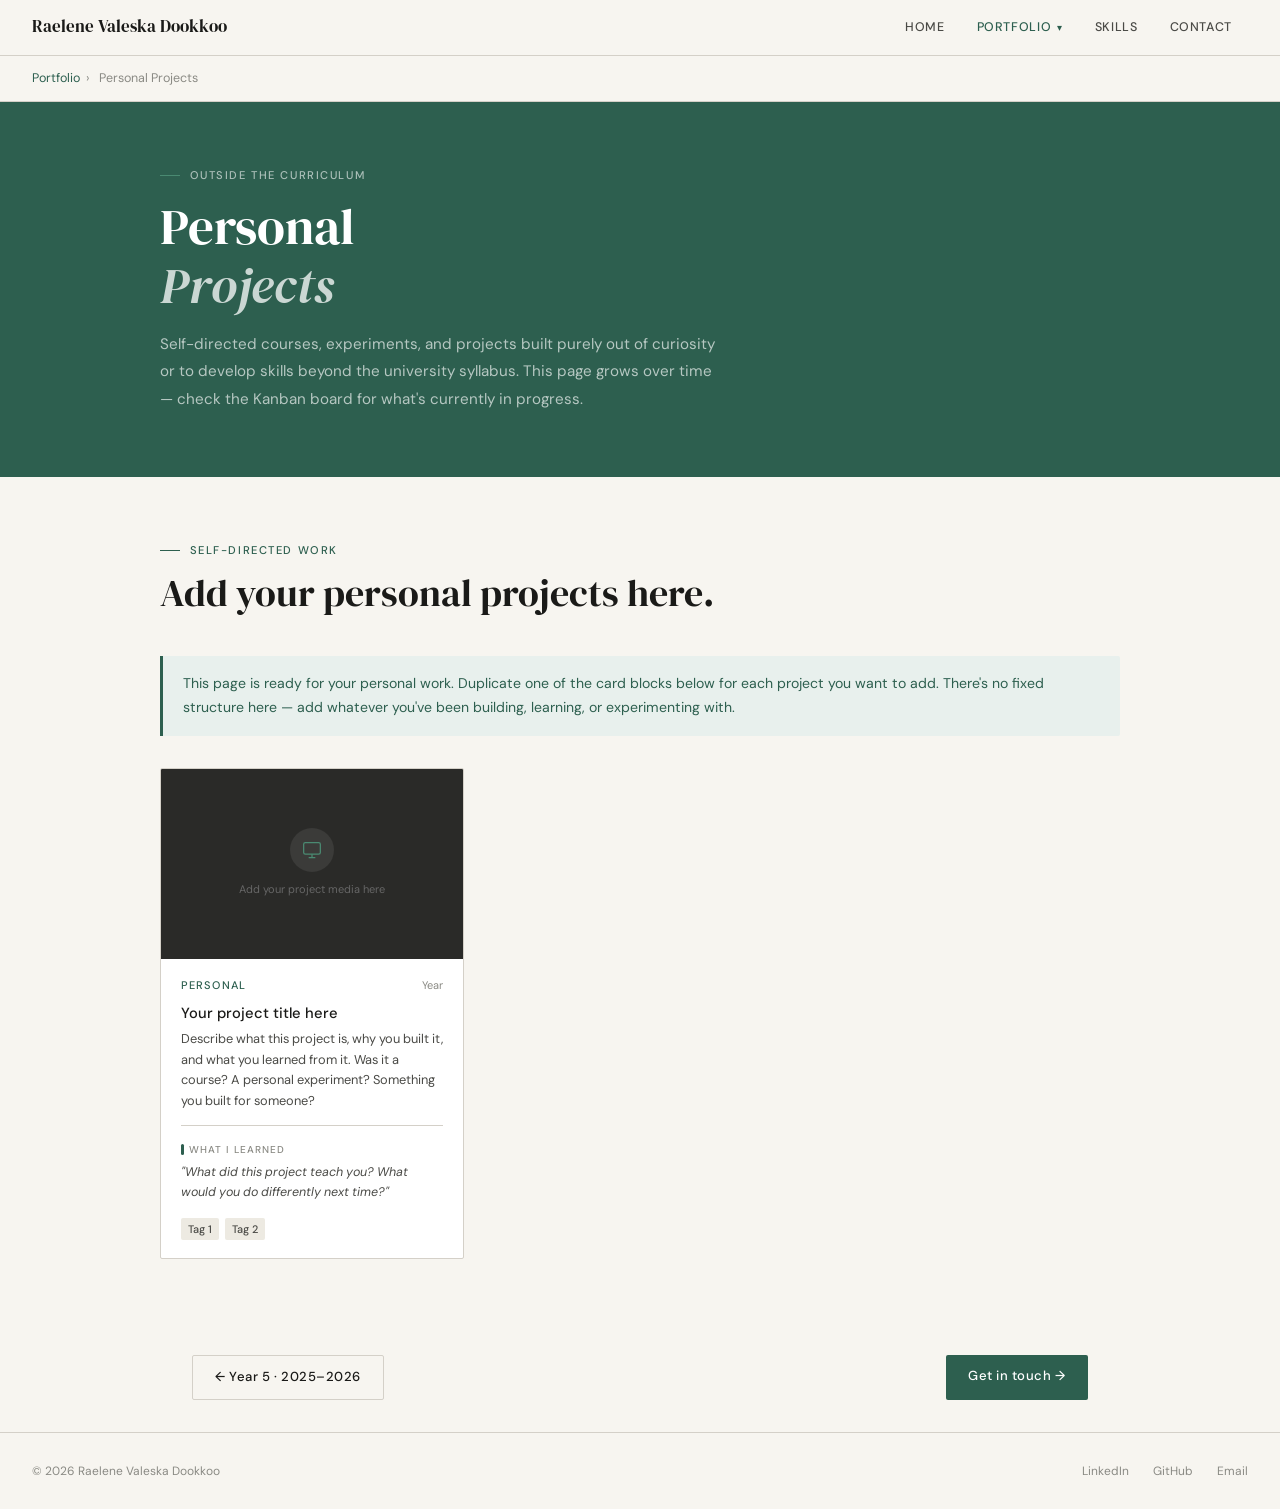
==== personal.html @ bba1def1 "Uploaded files for personal website - rough" ====
<!DOCTYPE html>
<html lang="en">
<head>
  <meta charset="UTF-8" />
  <meta name="viewport" content="width=device-width, initial-scale=1.0" />
  <title>Personal Projects — Raelene Valeska Dookkoo</title>
  <link rel="stylesheet" href="style.css" />
</head>
<body>
  <nav>
    <a href="index.html" class="nav-name">Raelene Valeska Dookkoo</a>
    <ul class="nav-links">
      <li><a href="index.html">Home</a></li>
      <li class="nav-dropdown">
        <a class="nav-dropdown-toggle active">Portfolio</a>
        <div class="nav-dropdown-menu">
          <a href="year1.html"><span class="menu-year">Year 1 · 2021</span><span class="menu-sub">Foundations</span></a>
          <a href="year2.html"><span class="menu-year">Year 2 · 2022</span><span class="menu-sub">Creative &amp; Technical</span></a>
          <a href="year3.html"><span class="menu-year">Year 3 · 2023</span><span class="menu-sub">Design &amp; Community</span></a>
          <a href="year4.html"><span class="menu-year">Year 4 · 2024</span><span class="menu-sub">Informatics Transition</span></a>
          <a href="year5.html"><span class="menu-year">Year 5 · 2025–2026</span><span class="menu-sub">Final Year</span></a>
          <a href="personal.html"><span class="menu-year">Personal Projects</span><span class="menu-sub">Ongoing</span></a>
        </div>
      </li>
      <li><a href="index.html#skills">Skills</a></li>
      <li><a href="index.html#contact">Contact</a></li>
    </ul>
  </nav>

  <div class="breadcrumb"><a href="index.html">Portfolio</a><span>›</span> Personal Projects</div>

  <div class="year-banner" style="background:var(--accent);">
    <div class="year-banner-inner">
      <div class="year-banner-eyebrow" style="color:rgba(255,255,255,0.6);">Outside the curriculum</div>
      <h1 style="color:white;">Personal<br><em style="color:rgba(255,255,255,0.75);">Projects</em></h1>
      <p class="year-banner-desc" style="color:rgba(255,255,255,0.65);">Self-directed courses, experiments, and projects built purely out of curiosity or to develop skills beyond the university syllabus. This page grows over time — check the Kanban board for what's currently in progress.</p>
    </div>
  </div>

  <section>
    <div class="section-inner">
      <div class="section-label">Self-directed work</div>
      <h2 class="section-title">Add your personal projects here.</h2>

      <div style="background:var(--accent-light);border-left:3px solid var(--accent);padding:1rem 1.25rem;margin-bottom:2rem;font-size:0.88rem;color:var(--accent);border-radius:0 2px 2px 0;">
        This page is ready for your personal work. Duplicate one of the card blocks below for each project you want to add. There's no fixed structure here — add whatever you've been building, learning, or experimenting with.
      </div>

      <div class="projects-grid">

        <!-- ==========================================
             PERSONAL PROJECT TEMPLATE
             Duplicate this block for each project
             ========================================== -->
        <div class="project-card">
          <div class="card-media dark-bg" onclick="openLightbox('assets/videos/project1-demo.mp4', 'Project Title', 'Personal project · Year', true)">
            <!-- VIDEO: <video src="assets/videos/project1-demo.mp4" muted loop playsinline></video> -->
            <!-- IMAGE: <img src="assets/images/project1-screenshot.jpg" alt="Project name"> -->
            <div class="media-placeholder">
              <div class="media-placeholder-icon"><svg width="20" height="20" viewBox="0 0 24 24" fill="none" stroke="#4a8a72" stroke-width="1.5"><rect x="2" y="3" width="20" height="14" rx="2"/><path d="M8 21h8M12 17v4"/></svg></div>
              <div class="media-placeholder-label" style="color:#666;">Add your project media here</div>
            </div>
            <div class="media-overlay">
              <button class="overlay-btn">▶ View project</button>
              <!-- <a href="LIVE_URL" target="_blank" class="overlay-btn ghost" onclick="event.stopPropagation()">↗ Live site</a> -->
            </div>
          </div>
          <div class="card-body">
            <div class="card-top">
              <span class="card-code">Personal</span>
              <span style="font-size:11px;color:var(--ink-muted);">Year</span>
            </div>
            <!-- Replace with your project title -->
            <div class="card-title">Your project title here</div>
            <!-- Describe what you built and why -->
            <div class="card-desc">Describe what this project is, why you built it, and what you learned from it. Was it a course? A personal experiment? Something you built for someone?</div>
            <hr class="card-divider">
            <div class="reflect-label">What I learned</div>
            <!-- For personal projects, "what I'd improve" can become "what I learned" -->
            <div class="reflect-text">"What did this project teach you? What would you do differently next time?"</div>
            <div class="card-footer">
              <!-- Add relevant skill tags -->
              <span class="tag">Tag 1</span>
              <span class="tag">Tag 2</span>
            </div>
          </div>
        </div>

        <!-- Add more project cards here by duplicating the block above -->

      </div>
    </div>
  </section>

  <div style="display:flex;justify-content:space-between;padding:2rem;max-width:960px;margin:0 auto;">
    <a href="year5.html" class="btn btn-secondary">← Year 5 · 2025–2026</a>
    <a href="index.html#contact" class="btn btn-primary">Get in touch →</a>
  </div>

  <div class="lightbox-overlay" id="lightbox" onclick="closeLightbox()">
    <div class="lightbox-box" onclick="event.stopPropagation()">
      <button class="lightbox-close" onclick="closeLightbox()">✕</button>
      <div id="lightbox-media-wrap"></div>
      <div class="lightbox-info"><h3 id="lightbox-title"></h3><p id="lightbox-subtitle"></p></div>
    </div>
  </div>

  <footer>
    <span>© 2026 Raelene Valeska Dookkoo</span>
    <div class="footer-links">
      <a href="https://linkedin.com/in/raelene-dookkoo" target="_blank">LinkedIn</a>
      <a href="https://github.com/RaeleneV" target="_blank">GitHub</a>
      <a href="mailto:raelenevdookkoo@gmail.com">Email</a>
    </div>
  </footer>
  <script src="scripts.js"></script>
</body>
</html>
---- style.css ----
/* ============================================
   RAELENE VALESKA DOOKKOO — PORTFOLIO STYLES
   RaeleneV.github.io
   ============================================ */

@import url('https://fonts.googleapis.com/css2?family=DM+Sans:wght@300;400;500&family=DM+Serif+Display&display=swap');

*, *::before, *::after { box-sizing: border-box; margin: 0; padding: 0; }

:root {
  --ink: #1a1a18;
  --ink-mid: #4a4a46;
  --ink-muted: #8a8a84;
  --paper: #f7f5f0;
  --paper-warm: #edeae2;
  --accent: #2d5f4f;
  --accent-light: #e8f0ed;
  --accent-mid: #4a8a72;
  --rule: #d4d0c8;
  --white: #ffffff;
  --dark: #1a1a18;
  --dark-surface: #222220;
}

html { scroll-behavior: smooth; }

body {
  font-family: 'DM Sans', sans-serif;
  background: var(--paper);
  color: var(--ink);
  font-size: 16px;
  line-height: 1.7;
}

/* ---- NAV ---- */
nav {
  position: sticky;
  top: 0;
  background: var(--paper);
  border-bottom: 1px solid var(--rule);
  z-index: 100;
  padding: 0 2rem;
  display: flex;
  justify-content: space-between;
  align-items: center;
  height: 56px;
}
.nav-name {
  font-family: 'DM Serif Display', serif;
  font-size: 1.05rem;
  color: var(--ink);
  text-decoration: none;
}
.nav-links {
  display: flex;
  gap: 0;
  list-style: none;
  align-items: center;
}
.nav-links li { position: relative; }
.nav-links a {
  font-size: 0.78rem;
  color: var(--ink-mid);
  text-decoration: none;
  letter-spacing: 0.05em;
  text-transform: uppercase;
  font-weight: 500;
  padding: 0 1rem;
  height: 56px;
  display: flex;
  align-items: center;
  transition: color 0.2s;
}
.nav-links a:hover { color: var(--accent); }
.nav-links a.active { color: var(--accent); }

/* Dropdown */
.nav-dropdown { position: relative; }
.nav-dropdown-toggle { cursor: pointer; gap: 4px; }
.nav-dropdown-toggle::after {
  content: '▾';
  font-size: 10px;
  margin-left: 2px;
}
.nav-dropdown-menu {
  display: none;
  position: absolute;
  top: 56px;
  left: 0;
  background: var(--white);
  border: 1px solid var(--rule);
  border-top: 2px solid var(--accent);
  min-width: 240px;
  z-index: 200;
}
.nav-dropdown:hover .nav-dropdown-menu { display: block; }
.nav-dropdown-menu a {
  display: block;
  height: auto;
  padding: 0.6rem 1.25rem;
  font-size: 0.78rem;
  color: var(--ink-mid);
  text-decoration: none;
  letter-spacing: 0.03em;
  text-transform: none;
  border-bottom: 1px solid var(--rule);
  transition: background 0.15s;
}
.nav-dropdown-menu a:last-child { border-bottom: none; }
.nav-dropdown-menu a:hover { background: var(--paper-warm); color: var(--accent); }
.nav-dropdown-menu .menu-year { font-weight: 500; color: var(--ink); }
.nav-dropdown-menu .menu-sub { font-size: 0.72rem; color: var(--ink-muted); display: block; margin-top: 1px; }

/* ---- SECTION BASICS ---- */
section { padding: 4rem 2rem; }
.section-inner { max-width: 960px; margin: 0 auto; }
.section-alt { background: var(--paper-warm); }
.section-dark { background: var(--dark); color: var(--paper); }

.section-label {
  font-size: 0.7rem;
  letter-spacing: 0.14em;
  text-transform: uppercase;
  color: var(--accent);
  font-weight: 500;
  margin-bottom: 0.6rem;
  display: flex;
  align-items: center;
  gap: 0.6rem;
}
.section-label::before {
  content: '';
  display: inline-block;
  width: 20px;
  height: 1px;
  background: var(--accent);
}
.section-dark .section-label { color: var(--accent-mid); }
.section-dark .section-label::before { background: var(--accent-mid); }

.section-title {
  font-family: 'DM Serif Display', serif;
  font-size: clamp(1.6rem, 3vw, 2.4rem);
  font-weight: 400;
  line-height: 1.2;
  margin-bottom: 2.5rem;
  color: var(--ink);
}
.section-dark .section-title { color: var(--paper); }

/* ---- BUTTONS ---- */
.btn {
  display: inline-block;
  padding: 0.65rem 1.4rem;
  font-size: 0.82rem;
  font-family: 'DM Sans', sans-serif;
  font-weight: 500;
  letter-spacing: 0.04em;
  text-decoration: none;
  border-radius: 2px;
  transition: all 0.2s;
  cursor: pointer;
  border: none;
}
.btn-primary { background: var(--accent); color: var(--white); }
.btn-primary:hover { background: #234d3f; }
.btn-secondary { background: transparent; color: var(--ink); border: 1px solid var(--rule); }
.btn-secondary:hover { border-color: var(--ink-mid); }

/* ---- PROJECT CARDS ---- */
.projects-grid {
  display: grid;
  grid-template-columns: repeat(auto-fill, minmax(280px, 1fr));
  gap: 1.5rem;
}

.project-card {
  background: var(--white);
  border: 1px solid var(--rule);
  border-radius: 2px;
  overflow: hidden;
  transition: border-color 0.2s, transform 0.2s;
  display: flex;
  flex-direction: column;
}
.project-card:hover { border-color: var(--accent-mid); transform: translateY(-2px); }

/* Media area */
.card-media {
  position: relative;
  background: var(--paper-warm);
  height: 190px;
  overflow: hidden;
  cursor: pointer;
}
.card-media.dark-bg { background: #2a2a28; }

.media-placeholder {
  width: 100%;
  height: 100%;
  display: flex;
  flex-direction: column;
  align-items: center;
  justify-content: center;
  gap: 8px;
}
.media-placeholder-icon {
  width: 44px;
  height: 44px;
  border-radius: 50%;
  background: var(--accent-light);
  display: flex;
  align-items: center;
  justify-content: center;
}
.dark-bg .media-placeholder-icon { background: rgba(255,255,255,0.08); }
.media-placeholder-label { font-size: 11px; color: var(--ink-muted); }
.dark-bg .media-placeholder-label { color: #666; }

/* Actual media elements */
.card-media img {
  width: 100%;
  height: 100%;
  object-fit: cover;
  display: block;
}
.card-media video {
  width: 100%;
  height: 100%;
  object-fit: cover;
  display: block;
}

/* Hover overlay */
.media-overlay {
  position: absolute;
  inset: 0;
  background: rgba(26,26,24,0);
  display: flex;
  align-items: center;
  justify-content: center;
  gap: 8px;
  opacity: 0;
  transition: all 0.2s;
}
.card-media:hover .media-overlay {
  background: rgba(26,26,24,0.6);
  opacity: 1;
}
.overlay-btn {
  background: var(--white);
  color: var(--ink);
  border: none;
  border-radius: 2px;
  padding: 6px 12px;
  font-size: 11px;
  font-weight: 500;
  cursor: pointer;
  font-family: 'DM Sans', sans-serif;
  text-decoration: none;
  display: inline-flex;
  align-items: center;
  gap: 4px;
}
.overlay-btn.ghost {
  background: transparent;
  color: var(--white);
  border: 1px solid rgba(255,255,255,0.5);
}

/* Card body */
.card-body { padding: 1.1rem 1.25rem; flex: 1; display: flex; flex-direction: column; }
.card-top {
  display: flex;
  justify-content: space-between;
  align-items: flex-start;
  margin-bottom: 0.5rem;
}
.card-code {
  font-size: 11px;
  letter-spacing: 0.1em;
  text-transform: uppercase;
  color: var(--accent);
  font-weight: 500;
}
.card-result {
  font-size: 11px;
  font-weight: 500;
  color: var(--accent);
  background: var(--accent-light);
  padding: 2px 8px;
  border-radius: 2px;
  white-space: nowrap;
}
.card-result.distinction { background: #fef3e2; color: #92400e; }
.card-title {
  font-size: 0.92rem;
  font-weight: 500;
  color: var(--ink);
  margin-bottom: 0.35rem;
  line-height: 1.4;
}
.card-desc {
  font-size: 0.8rem;
  color: var(--ink-mid);
  line-height: 1.6;
  flex: 1;
}
.card-divider { border: none; border-top: 1px solid var(--rule); margin: 0.9rem 0; }

.reflect-label {
  font-size: 10px;
  letter-spacing: 0.1em;
  text-transform: uppercase;
  color: var(--ink-muted);
  font-weight: 500;
  margin-bottom: 0.35rem;
  display: flex;
  align-items: center;
  gap: 5px;
}
.reflect-label::before {
  content: '';
  display: inline-block;
  width: 3px;
  height: 11px;
  background: var(--accent);
  border-radius: 2px;
}
.reflect-text {
  font-size: 0.78rem;
  color: var(--ink-mid);
  line-height: 1.6;
  font-style: italic;
}

.card-footer {
  margin-top: 0.9rem;
  display: flex;
  flex-wrap: wrap;
  gap: 0.35rem;
}
.tag {
  font-size: 0.68rem;
  background: var(--paper-warm);
  color: var(--ink-mid);
  padding: 2px 7px;
  border-radius: 2px;
  font-weight: 500;
}
.tag-collab { background: var(--accent-light); color: var(--accent); }
.tag-private { background: #f5f0ff; color: #5b21b6; }

/* ---- LIGHTBOX ---- */
.lightbox-overlay {
  display: none;
  position: fixed;
  inset: 0;
  background: rgba(20,20,18,0.88);
  z-index: 1000;
  align-items: center;
  justify-content: center;
  padding: 2rem;
}
.lightbox-overlay.open { display: flex; }
.lightbox-box {
  background: var(--white);
  border-radius: 2px;
  max-width: 800px;
  width: 100%;
  overflow: hidden;
  position: relative;
}
.lightbox-media {
  width: 100%;
  max-height: 70vh;
  object-fit: contain;
  display: block;
  background: var(--paper-warm);
}
.lightbox-info { padding: 1rem 1.25rem; border-top: 1px solid var(--rule); }
.lightbox-info h3 { font-size: 0.95rem; font-weight: 500; color: var(--ink); }
.lightbox-info p { font-size: 0.8rem; color: var(--ink-muted); margin-top: 2px; }
.lightbox-close {
  position: absolute;
  top: 12px;
  right: 12px;
  width: 32px;
  height: 32px;
  background: rgba(0,0,0,0.5);
  border: none;
  border-radius: 50%;
  color: white;
  font-size: 16px;
  cursor: pointer;
  display: flex;
  align-items: center;
  justify-content: center;
  font-family: 'DM Sans', sans-serif;
}

/* ---- YEAR INTRO BANNER ---- */
.year-banner {
  background: var(--dark);
  color: var(--paper);
  padding: 4rem 2rem;
}
.year-banner-inner { max-width: 960px; margin: 0 auto; }
.year-banner-eyebrow {
  font-size: 0.7rem;
  letter-spacing: 0.14em;
  text-transform: uppercase;
  color: var(--accent-mid);
  font-weight: 500;
  margin-bottom: 0.75rem;
  display: flex;
  align-items: center;
  gap: 0.6rem;
}
.year-banner-eyebrow::before {
  content: '';
  display: inline-block;
  width: 20px;
  height: 1px;
  background: var(--accent-mid);
}
.year-banner h1 {
  font-family: 'DM Serif Display', serif;
  font-size: clamp(2rem, 4vw, 3.2rem);
  font-weight: 400;
  line-height: 1.15;
  margin-bottom: 1rem;
  color: var(--paper);
}
.year-banner h1 em { font-style: italic; color: var(--accent-mid); }
.year-banner-desc { font-size: 0.95rem; color: #888780; max-width: 560px; line-height: 1.8; }
.year-banner-stats {
  display: flex;
  gap: 2.5rem;
  margin-top: 2.5rem;
  padding-top: 1.5rem;
  border-top: 1px solid rgba(255,255,255,0.08);
  flex-wrap: wrap;
}
.year-stat-num {
  font-family: 'DM Serif Display', serif;
  font-size: 1.8rem;
  color: var(--paper);
  display: block;
  line-height: 1;
}
.year-stat-label { font-size: 0.72rem; color: #666; text-transform: uppercase; letter-spacing: 0.08em; margin-top: 4px; }

/* ---- BREADCRUMB ---- */
.breadcrumb {
  padding: 0.75rem 2rem;
  background: var(--paper);
  border-bottom: 1px solid var(--rule);
  font-size: 0.78rem;
  color: var(--ink-muted);
  max-width: 100%;
}
.breadcrumb a { color: var(--accent); text-decoration: none; }
.breadcrumb a:hover { text-decoration: underline; }
.breadcrumb span { margin: 0 0.4rem; }

/* ---- FOOTER ---- */
footer {
  border-top: 1px solid var(--rule);
  padding: 1.75rem 2rem;
  display: flex;
  justify-content: space-between;
  align-items: center;
  font-size: 0.75rem;
  color: var(--ink-muted);
  background: var(--paper);
}
.footer-links { display: flex; gap: 1.5rem; }
.footer-links a { color: var(--ink-muted); text-decoration: none; }
.footer-links a:hover { color: var(--accent); }

/* ---- RESPONSIVE ---- */
@media (max-width: 700px) {
  nav { padding: 0 1rem; }
  .nav-links a { padding: 0 0.6rem; font-size: 0.7rem; }
  section { padding: 2.5rem 1rem; }
  .year-banner { padding: 2.5rem 1rem; }
  .breadcrumb { padding: 0.75rem 1rem; }
  footer { padding: 1.25rem 1rem; flex-direction: column; gap: 0.75rem; text-align: center; }
  .projects-grid { grid-template-columns: 1fr; }
}

@media (prefers-reduced-motion: reduce) {
  * { transition: none !important; }
}
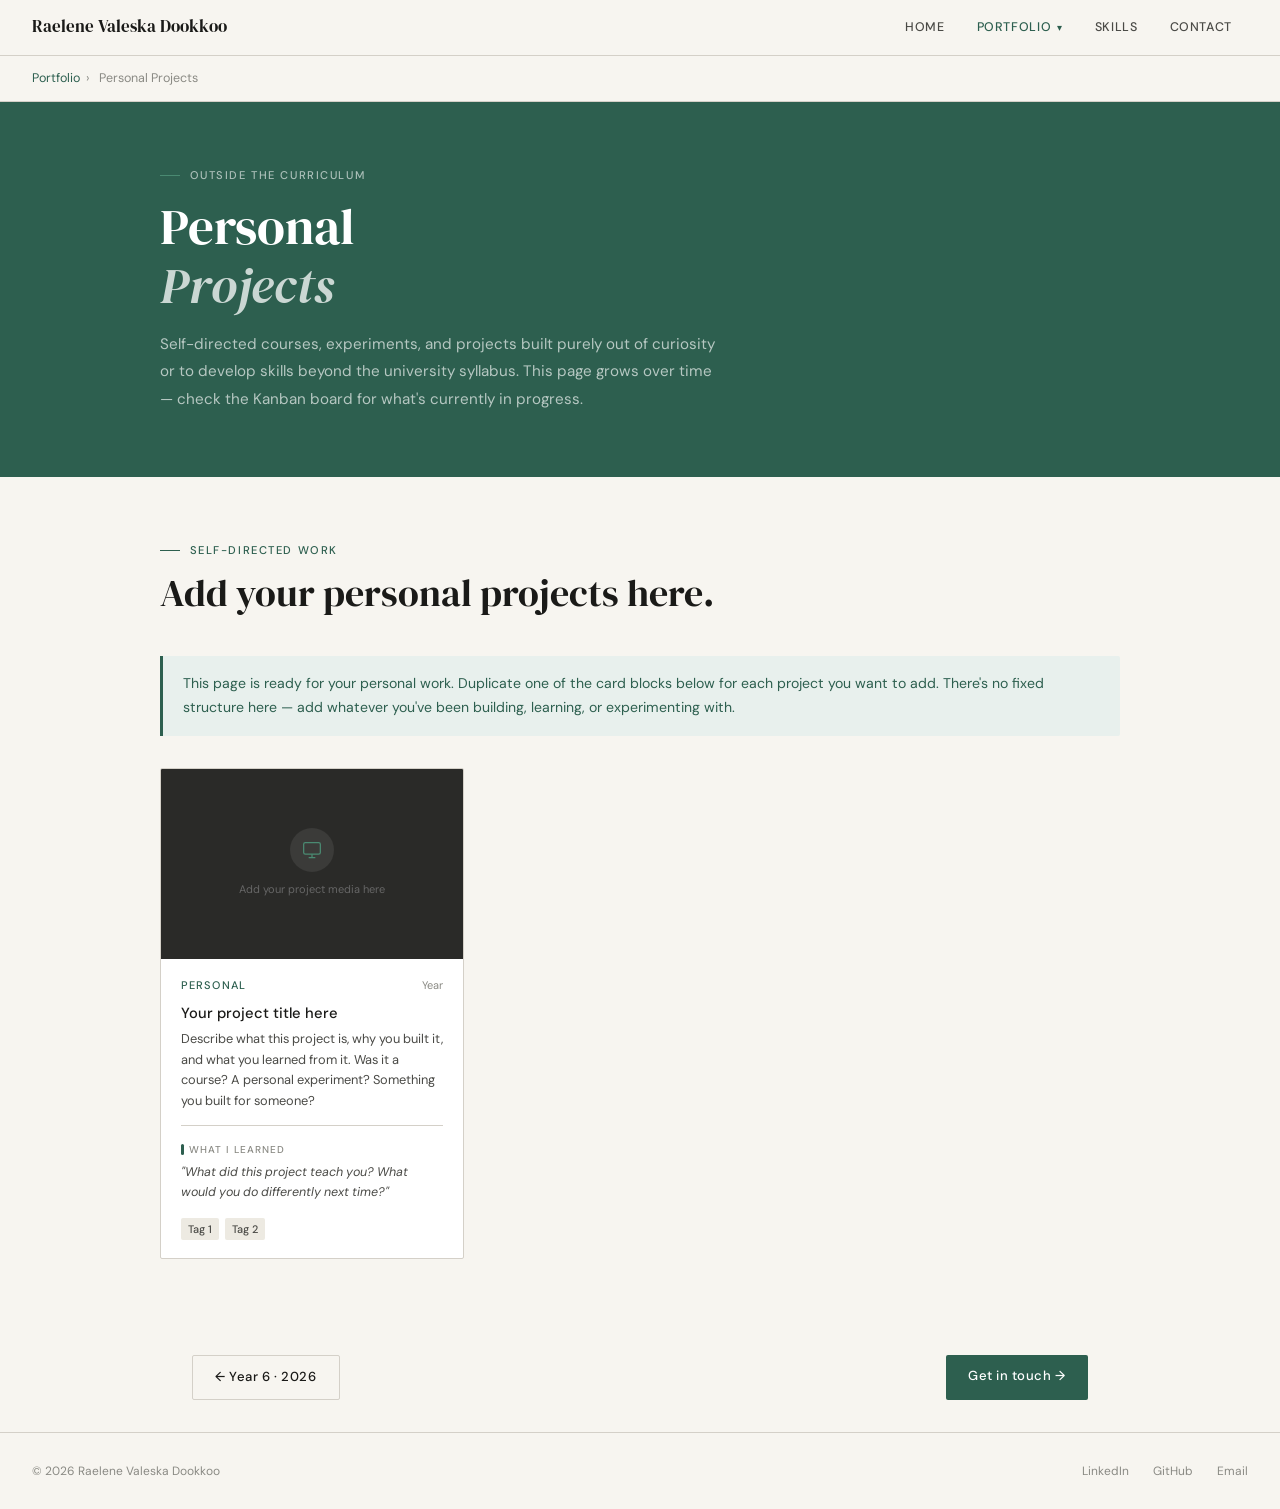
==== commit c6c1ebcf: "Add files via upload" ====
--- a/personal.html
+++ b/personal.html
@@ -18,7 +18,8 @@
           <a href="year2.html"><span class="menu-year">Year 2 · 2022</span><span class="menu-sub">Creative &amp; Technical</span></a>
           <a href="year3.html"><span class="menu-year">Year 3 · 2023</span><span class="menu-sub">Design &amp; Community</span></a>
           <a href="year4.html"><span class="menu-year">Year 4 · 2024</span><span class="menu-sub">Informatics Transition</span></a>
-          <a href="year5.html"><span class="menu-year">Year 5 · 2025–2026</span><span class="menu-sub">Final Year</span></a>
+          <a href="year5.html"><span class="menu-year">Year 5 · 2025</span><span class="menu-sub">Advanced Informatics</span></a>
+          <a href="year6.html"><span class="menu-year">Year 6 · 2026</span><span class="menu-sub">Final Year</span></a>
           <a href="personal.html"><span class="menu-year">Personal Projects</span><span class="menu-sub">Ongoing</span></a>
         </div>
       </li>
@@ -93,7 +94,7 @@
   </section>
 
   <div style="display:flex;justify-content:space-between;padding:2rem;max-width:960px;margin:0 auto;">
-    <a href="year5.html" class="btn btn-secondary">← Year 5 · 2025–2026</a>
+    <a href="year6.html" class="btn btn-secondary">← Year 6 · 2026</a>
     <a href="index.html#contact" class="btn btn-primary">Get in touch →</a>
   </div>
 
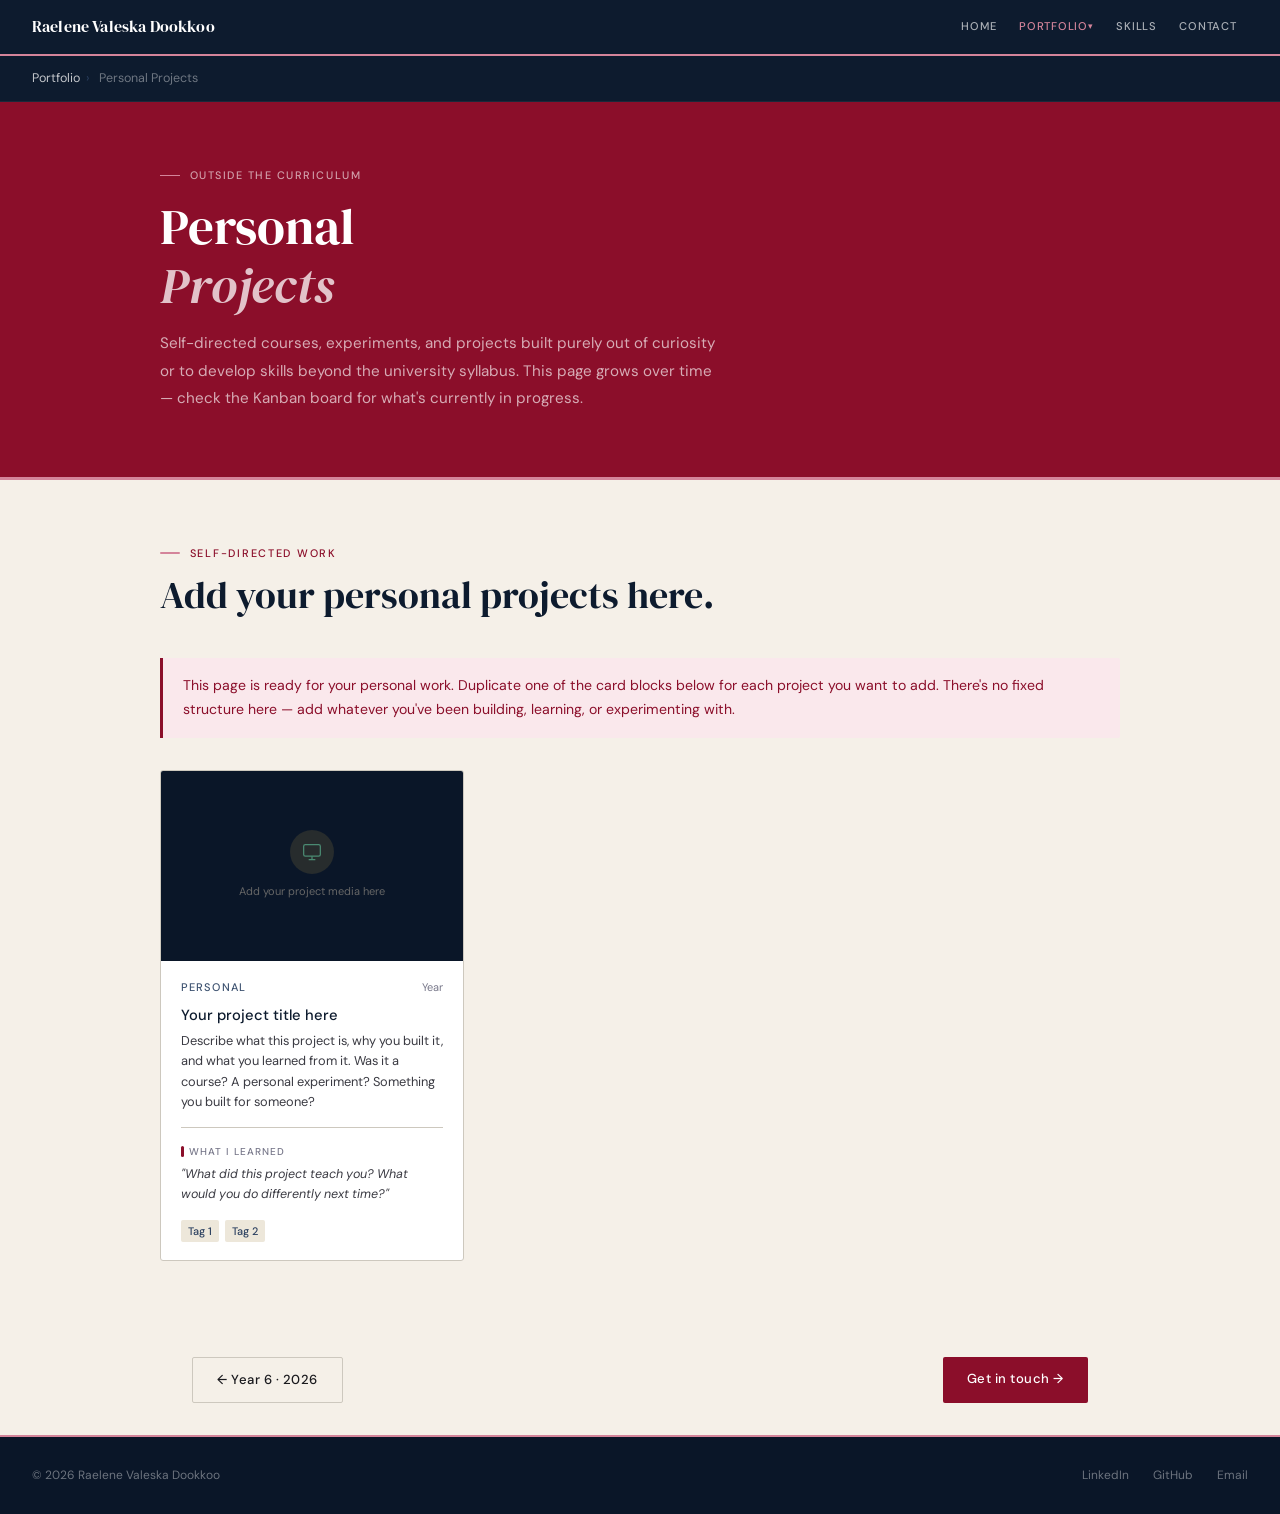
==== commit d09b1801: "playing with colours and responsiveness" ====
--- a/personal.html
+++ b/personal.html
@@ -30,7 +30,7 @@
 
   <div class="breadcrumb"><a href="index.html">Portfolio</a><span>›</span> Personal Projects</div>
 
-  <div class="year-banner" style="background:var(--accent);">
+  <div class="year-banner" style="background:var(--crimson);">
     <div class="year-banner-inner">
       <div class="year-banner-eyebrow" style="color:rgba(255,255,255,0.6);">Outside the curriculum</div>
       <h1 style="color:white;">Personal<br><em style="color:rgba(255,255,255,0.75);">Projects</em></h1>
@@ -43,7 +43,7 @@
       <div class="section-label">Self-directed work</div>
       <h2 class="section-title">Add your personal projects here.</h2>
 
-      <div style="background:var(--accent-light);border-left:3px solid var(--accent);padding:1rem 1.25rem;margin-bottom:2rem;font-size:0.88rem;color:var(--accent);border-radius:0 2px 2px 0;">
+      <div style="background:var(--crimson-light);border-left:3px solid var(--crimson);padding:1rem 1.25rem;margin-bottom:2rem;font-size:0.88rem;color:var(--crimson);border-radius:0 2px 2px 0;">
         This page is ready for your personal work. Duplicate one of the card blocks below for each project you want to add. There's no fixed structure here — add whatever you've been building, learning, or experimenting with.
       </div>
 
@@ -63,7 +63,7 @@
             </div>
             <div class="media-overlay">
               <button class="overlay-btn">▶ View project</button>
-              <!-- <a href="LIVE_URL" target="_blank" class="overlay-btn ghost" onclick="event.stopPropagation()">↗ Live site</a> -->
+              <!-- <a href="LIVE_URL" target="_blank" class="overlay-btn ghost" onclick="event.stopPropagation()" rel="noopener noreferrer">↗ Live site</a> -->
             </div>
           </div>
           <div class="card-body">
@@ -109,8 +109,8 @@
   <footer>
     <span>© 2026 Raelene Valeska Dookkoo</span>
     <div class="footer-links">
-      <a href="https://linkedin.com/in/raelene-dookkoo" target="_blank">LinkedIn</a>
-      <a href="https://github.com/RaeleneV" target="_blank">GitHub</a>
+      <a href="https://linkedin.com/in/raelene-dookkoo" target="_blank" rel="noopener noreferrer">LinkedIn</a>
+      <a href="https://github.com/RaeleneV" target="_blank" rel="noopener noreferrer">GitHub</a>
       <a href="mailto:raelenevdookkoo@gmail.com">Email</a>
     </div>
   </footer>
--- a/style.css
+++ b/style.css
@@ -1,5 +1,7 @@
 /* ============================================
    RAELENE VALESKA DOOKKOO — PORTFOLIO STYLES
+   Palette: Deep Navy · Crimson
+   "Classy, bold and a little bit wild"
    RaeleneV.github.io
    ============================================ */
 
@@ -8,18 +10,42 @@
 *, *::before, *::after { box-sizing: border-box; margin: 0; padding: 0; }
 
 :root {
-  --ink: #1a1a18;
-  --ink-mid: #4a4a46;
-  --ink-muted: #8a8a84;
-  --paper: #f7f5f0;
-  --paper-warm: #edeae2;
-  --accent: #2d5f4f;
-  --accent-light: #e8f0ed;
-  --accent-mid: #4a8a72;
-  --rule: #d4d0c8;
-  --white: #ffffff;
-  --dark: #1a1a18;
-  --dark-surface: #222220;
+  /* ── Navy ── */
+  --navy-deep:    #0a1628;
+  --navy:         #0d1b2e;
+  --navy-mid:     #1a2f4a;
+  --navy-soft:    #2a3f5f;
+  --navy-muted:   #3d5270;
+
+  /* ── Crimson ── */
+  --crimson-deep: #5a0818;
+  --crimson:      #8b0e2a;
+  --crimson-mid:  #a8183a;
+  --crimson-light:#fae8ec;
+  --crimson-soft: #d4849a;
+
+  /* ── Cream/Silver accent ── */
+  --gold-deep:    var(--crimson);
+  --gold:         #e8e0d8;
+  --gold-mid:     rgba(255,255,255,0.75);
+  --gold-light:   var(--crimson-light);
+  --gold-soft:    var(--crimson-soft);
+
+  /* ── Neutrals ── */
+  --ink:          #1a1a1e;
+  --ink-mid:      #3a3a42;
+  --ink-muted:    #78788a;
+  --paper:        #f5f0e8;
+  --paper-warm:   #ede7da;
+  --rule:         #cdc8be;
+  --white:        #ffffff;
+
+  /* ── Semantic aliases ── */
+  --accent:       var(--crimson);
+  --accent-mid:   var(--crimson-mid);
+  --accent-light: var(--crimson-light);
+  --dark:         var(--navy);
+  --dark-surface: var(--navy-deep);
 }
 
 html { scroll-behavior: smooth; }
@@ -32,96 +58,129 @@
   line-height: 1.7;
 }
 
-/* ---- NAV ---- */
+/* ============================================
+   NAV
+   ============================================ */
 nav {
   position: sticky;
   top: 0;
-  background: var(--paper);
-  border-bottom: 1px solid var(--rule);
+  background: var(--navy);
+  border-bottom: 2px solid var(--crimson-soft);
   z-index: 100;
   padding: 0 2rem;
   display: flex;
   justify-content: space-between;
   align-items: center;
   height: 56px;
-}
+  gap: 1rem;
+}
+
 .nav-name {
   font-family: 'DM Serif Display', serif;
-  font-size: 1.05rem;
-  color: var(--ink);
+  font-size: 1rem;
+  color: var(--white);
   text-decoration: none;
-}
+  letter-spacing: 0.01em;
+  flex-shrink: 0;
+  white-space: nowrap;
+}
+
 .nav-links {
   display: flex;
   gap: 0;
   list-style: none;
   align-items: center;
+  flex-wrap: nowrap;
 }
 .nav-links li { position: relative; }
+
 .nav-links a {
-  font-size: 0.78rem;
-  color: var(--ink-mid);
+  font-size: 0.7rem;
+  color: rgba(255,255,255,0.65);
   text-decoration: none;
-  letter-spacing: 0.05em;
+  letter-spacing: 0.07em;
   text-transform: uppercase;
   font-weight: 500;
-  padding: 0 1rem;
+  padding: 0 0.7rem;
   height: 56px;
   display: flex;
   align-items: center;
   transition: color 0.2s;
-}
-.nav-links a:hover { color: var(--accent); }
-.nav-links a.active { color: var(--accent); }
+  white-space: nowrap;
+}
+.nav-links a:hover { color: rgba(255,255,255,0.75); }
+.nav-links a.active { color: var(--crimson-soft); }
 
 /* Dropdown */
 .nav-dropdown { position: relative; }
-.nav-dropdown-toggle { cursor: pointer; gap: 4px; }
-.nav-dropdown-toggle::after {
-  content: '▾';
-  font-size: 10px;
-  margin-left: 2px;
-}
+.nav-dropdown-toggle { cursor: pointer; }
+.nav-dropdown-toggle::after { content: ' ▾'; font-size: 9px; }
+
 .nav-dropdown-menu {
   display: none;
   position: absolute;
   top: 56px;
   left: 0;
-  background: var(--white);
-  border: 1px solid var(--rule);
-  border-top: 2px solid var(--accent);
+  background: var(--navy);
+  border: 1px solid var(--navy-soft);
+  border-top: 2px solid var(--crimson-soft);
   min-width: 240px;
   z-index: 200;
+  box-shadow: 0 8px 32px rgba(0,0,0,0.4);
 }
 .nav-dropdown:hover .nav-dropdown-menu { display: block; }
+
 .nav-dropdown-menu a {
   display: block;
   height: auto;
-  padding: 0.6rem 1.25rem;
-  font-size: 0.78rem;
-  color: var(--ink-mid);
+  padding: 0.65rem 1.25rem;
+  font-size: 0.75rem;
+  color: rgba(255,255,255,0.6);
   text-decoration: none;
   letter-spacing: 0.03em;
   text-transform: none;
-  border-bottom: 1px solid var(--rule);
-  transition: background 0.15s;
+  border-bottom: 1px solid rgba(255,255,255,0.05);
+  transition: background 0.15s, color 0.15s;
 }
 .nav-dropdown-menu a:last-child { border-bottom: none; }
-.nav-dropdown-menu a:hover { background: var(--paper-warm); color: var(--accent); }
-.nav-dropdown-menu .menu-year { font-weight: 500; color: var(--ink); }
-.nav-dropdown-menu .menu-sub { font-size: 0.72rem; color: var(--ink-muted); display: block; margin-top: 1px; }
-
-/* ---- SECTION BASICS ---- */
+.nav-dropdown-menu a:hover { background: rgba(255,255,255,0.04); color: rgba(255,255,255,0.75); }
+.nav-dropdown-menu .menu-year { font-weight: 500; color: var(--white); display: block; }
+.nav-dropdown-menu .menu-sub  { font-size: 0.7rem; color: var(--ink-muted); display: block; margin-top: 1px; }
+
+/* CV button */
+.nav-cv {
+  color: var(--crimson-soft) !important;
+  font-weight: 500 !important;
+  border: 1px solid var(--crimson-soft) !important;
+  border-radius: 2px !important;
+  padding: 0 0.8rem !important;
+  height: 28px !important;
+  display: flex !important;
+  align-items: center !important;
+  margin-left: 0.4rem !important;
+  font-size: 0.68rem !important;
+  letter-spacing: 0.06em !important;
+  transition: background 0.2s, color 0.2s !important;
+  white-space: nowrap !important;
+}
+.nav-cv:hover {
+  background: var(--crimson-soft) !important;
+  color: var(--navy) !important;
+}
+
+/* ============================================
+   SECTION BASICS
+   ============================================ */
 section { padding: 4rem 2rem; }
 .section-inner { max-width: 960px; margin: 0 auto; }
 .section-alt { background: var(--paper-warm); }
-.section-dark { background: var(--dark); color: var(--paper); }
+.section-dark { background: var(--navy); color: var(--paper); }
 
 .section-label {
-  font-size: 0.7rem;
-  letter-spacing: 0.14em;
+  font-size: 0.68rem;
+  letter-spacing: 0.16em;
   text-transform: uppercase;
-  color: var(--accent);
+  color: var(--crimson);
   font-weight: 500;
   margin-bottom: 0.6rem;
   display: flex;
@@ -132,11 +191,12 @@
   content: '';
   display: inline-block;
   width: 20px;
-  height: 1px;
-  background: var(--accent);
-}
-.section-dark .section-label { color: var(--accent-mid); }
-.section-dark .section-label::before { background: var(--accent-mid); }
+  height: 2px;
+  background: var(--crimson-soft);
+  border-radius: 1px;
+}
+.section-dark .section-label { color: rgba(255,255,255,0.75); }
+.section-dark .section-label::before { background: var(--crimson-soft); }
 
 .section-title {
   font-family: 'DM Serif Display', serif;
@@ -144,14 +204,16 @@
   font-weight: 400;
   line-height: 1.2;
   margin-bottom: 2.5rem;
-  color: var(--ink);
-}
-.section-dark .section-title { color: var(--paper); }
-
-/* ---- BUTTONS ---- */
+  color: var(--navy);
+}
+.section-dark .section-title { color: var(--white); }
+
+/* ============================================
+   BUTTONS
+   ============================================ */
 .btn {
   display: inline-block;
-  padding: 0.65rem 1.4rem;
+  padding: 0.7rem 1.5rem;
   font-size: 0.82rem;
   font-family: 'DM Sans', sans-serif;
   font-weight: 500;
@@ -162,12 +224,29 @@
   cursor: pointer;
   border: none;
 }
-.btn-primary { background: var(--accent); color: var(--white); }
-.btn-primary:hover { background: #234d3f; }
-.btn-secondary { background: transparent; color: var(--ink); border: 1px solid var(--rule); }
-.btn-secondary:hover { border-color: var(--ink-mid); }
-
-/* ---- PROJECT CARDS ---- */
+.btn-primary {
+  background: var(--crimson);
+  color: var(--white);
+}
+.btn-primary:hover { background: var(--crimson-mid); }
+
+.btn-secondary {
+  background: transparent;
+  color: var(--ink);
+  border: 1px solid var(--rule);
+}
+.btn-secondary:hover { border-color: var(--navy-soft); color: var(--navy); }
+
+.btn-accent {
+  background: var(--crimson);
+  color: var(--white);
+  font-weight: 600;
+}
+.btn-accent:hover { background: var(--crimson-mid); }
+
+/* ============================================
+   PROJECT CARDS
+   ============================================ */
 .projects-grid {
   display: grid;
   grid-template-columns: repeat(auto-fill, minmax(280px, 1fr));
@@ -177,317 +256,441 @@
 .project-card {
   background: var(--white);
   border: 1px solid var(--rule);
-  border-radius: 2px;
+  border-radius: 3px;
   overflow: hidden;
-  transition: border-color 0.2s, transform 0.2s;
+  transition: border-color 0.2s, transform 0.2s, box-shadow 0.2s;
   display: flex;
   flex-direction: column;
 }
-.project-card:hover { border-color: var(--accent-mid); transform: translateY(-2px); }
-
-/* Media area */
+.project-card:hover {
+  border-color: var(--crimson-soft);
+  transform: translateY(-3px);
+  box-shadow: 0 6px 24px rgba(139,14,42,0.1);
+}
+
+/* Media */
 .card-media {
   position: relative;
-  background: var(--paper-warm);
+  background: var(--navy-mid);
   height: 190px;
   overflow: hidden;
   cursor: pointer;
 }
-.card-media.dark-bg { background: #2a2a28; }
+.card-media.dark-bg { background: var(--navy-deep); }
 
 .media-placeholder {
-  width: 100%;
-  height: 100%;
-  display: flex;
-  flex-direction: column;
-  align-items: center;
-  justify-content: center;
-  gap: 8px;
+  width: 100%; height: 100%;
+  display: flex; flex-direction: column;
+  align-items: center; justify-content: center; gap: 8px;
 }
 .media-placeholder-icon {
-  width: 44px;
-  height: 44px;
-  border-radius: 50%;
-  background: var(--accent-light);
-  display: flex;
-  align-items: center;
-  justify-content: center;
-}
-.dark-bg .media-placeholder-icon { background: rgba(255,255,255,0.08); }
-.media-placeholder-label { font-size: 11px; color: var(--ink-muted); }
-.dark-bg .media-placeholder-label { color: #666; }
-
-/* Actual media elements */
-.card-media img {
-  width: 100%;
-  height: 100%;
-  object-fit: cover;
-  display: block;
-}
-.card-media video {
-  width: 100%;
-  height: 100%;
-  object-fit: cover;
-  display: block;
-}
-
-/* Hover overlay */
+  width: 44px; height: 44px; border-radius: 50%;
+  background: rgba(201,168,76,0.15);
+  display: flex; align-items: center; justify-content: center;
+}
+.media-placeholder-label { font-size: 11px; color: rgba(255,255,255,0.3); }
+
+.card-media img,
+.card-media video { width: 100%; height: 100%; object-fit: cover; display: block; }
+
 .media-overlay {
-  position: absolute;
-  inset: 0;
-  background: rgba(26,26,24,0);
-  display: flex;
-  align-items: center;
-  justify-content: center;
-  gap: 8px;
-  opacity: 0;
-  transition: all 0.2s;
+  position: absolute; inset: 0;
+  background: rgba(10,22,40,0);
+  display: flex; align-items: center; justify-content: center;
+  gap: 8px; opacity: 0; transition: all 0.2s;
 }
 .card-media:hover .media-overlay {
-  background: rgba(26,26,24,0.6);
+  background: rgba(10,22,40,0.75);
   opacity: 1;
 }
 .overlay-btn {
-  background: var(--white);
-  color: var(--ink);
-  border: none;
-  border-radius: 2px;
-  padding: 6px 12px;
-  font-size: 11px;
-  font-weight: 500;
-  cursor: pointer;
-  font-family: 'DM Sans', sans-serif;
+  background: var(--crimson-soft);
+  color: var(--navy);
+  border: none; border-radius: 2px;
+  padding: 6px 12px; font-size: 11px; font-weight: 600;
+  cursor: pointer; font-family: 'DM Sans', sans-serif;
   text-decoration: none;
-  display: inline-flex;
-  align-items: center;
-  gap: 4px;
-}
+  display: inline-flex; align-items: center; gap: 4px;
+  transition: background 0.15s;
+}
+.overlay-btn:hover { background: rgba(255,255,255,0.75); }
 .overlay-btn.ghost {
   background: transparent;
-  color: var(--white);
-  border: 1px solid rgba(255,255,255,0.5);
+  color: var(--crimson-soft);
+  border: 1px solid var(--crimson-soft);
 }
 
 /* Card body */
-.card-body { padding: 1.1rem 1.25rem; flex: 1; display: flex; flex-direction: column; }
+.card-body {
+  padding: 1.1rem 1.25rem;
+  flex: 1; display: flex; flex-direction: column;
+}
 .card-top {
   display: flex;
-  justify-content: space-between;
-  align-items: flex-start;
+  justify-content: space-between; align-items: flex-start;
   margin-bottom: 0.5rem;
 }
 .card-code {
-  font-size: 11px;
-  letter-spacing: 0.1em;
+  font-size: 11px; letter-spacing: 0.1em;
   text-transform: uppercase;
-  color: var(--accent);
-  font-weight: 500;
+  color: var(--navy-muted); font-weight: 500;
 }
 .card-result {
-  font-size: 11px;
-  font-weight: 500;
-  color: var(--accent);
-  background: var(--accent-light);
-  padding: 2px 8px;
-  border-radius: 2px;
-  white-space: nowrap;
-}
-.card-result.distinction { background: #fef3e2; color: #92400e; }
+  font-size: 11px; font-weight: 500;
+  color: var(--navy); background: var(--paper-warm);
+  padding: 2px 8px; border-radius: 2px; white-space: nowrap;
+}
+.card-result.distinction {
+  background: var(--crimson-light);
+  color: var(--crimson);
+  border: 1px solid var(--crimson-soft);
+}
 .card-title {
-  font-size: 0.92rem;
-  font-weight: 500;
-  color: var(--ink);
-  margin-bottom: 0.35rem;
-  line-height: 1.4;
+  font-size: 0.92rem; font-weight: 500;
+  color: var(--navy); margin-bottom: 0.35rem; line-height: 1.4;
 }
 .card-desc {
-  font-size: 0.8rem;
-  color: var(--ink-mid);
-  line-height: 1.6;
-  flex: 1;
-}
-.card-divider { border: none; border-top: 1px solid var(--rule); margin: 0.9rem 0; }
+  font-size: 0.8rem; color: var(--ink-mid);
+  line-height: 1.6; flex: 1;
+}
+.card-divider {
+  border: none;
+  border-top: 1px solid var(--rule);
+  margin: 0.9rem 0;
+}
 
 .reflect-label {
-  font-size: 10px;
-  letter-spacing: 0.1em;
-  text-transform: uppercase;
-  color: var(--ink-muted);
-  font-weight: 500;
-  margin-bottom: 0.35rem;
-  display: flex;
-  align-items: center;
-  gap: 5px;
+  font-size: 10px; letter-spacing: 0.1em;
+  text-transform: uppercase; color: var(--ink-muted);
+  font-weight: 500; margin-bottom: 0.35rem;
+  display: flex; align-items: center; gap: 5px;
 }
 .reflect-label::before {
   content: '';
   display: inline-block;
-  width: 3px;
-  height: 11px;
-  background: var(--accent);
-  border-radius: 2px;
+  width: 3px; height: 11px;
+  background: var(--crimson); border-radius: 2px;
 }
 .reflect-text {
-  font-size: 0.78rem;
-  color: var(--ink-mid);
-  line-height: 1.6;
-  font-style: italic;
+  font-size: 0.78rem; color: var(--ink-mid);
+  line-height: 1.6; font-style: italic;
 }
 
 .card-footer {
   margin-top: 0.9rem;
-  display: flex;
-  flex-wrap: wrap;
-  gap: 0.35rem;
-}
+  display: flex; flex-wrap: wrap; gap: 0.35rem;
+}
+
+/* Tags */
 .tag {
   font-size: 0.68rem;
-  background: var(--paper-warm);
-  color: var(--ink-mid);
-  padding: 2px 7px;
-  border-radius: 2px;
-  font-weight: 500;
-}
-.tag-collab { background: var(--accent-light); color: var(--accent); }
-.tag-private { background: #f5f0ff; color: #5b21b6; }
-
-/* ---- LIGHTBOX ---- */
+  background: var(--paper-warm); color: var(--navy-soft);
+  padding: 2px 7px; border-radius: 2px; font-weight: 500;
+}
+.tag-collab { background: var(--crimson-light); color: var(--crimson); }
+.tag-private { background: var(--crimson-light); color: var(--crimson); }
+
+/* ============================================
+   LIGHTBOX
+   ============================================ */
 .lightbox-overlay {
-  display: none;
-  position: fixed;
-  inset: 0;
-  background: rgba(20,20,18,0.88);
+  display: none; position: fixed; inset: 0;
+  background: rgba(5,10,20,0.94);
   z-index: 1000;
-  align-items: center;
-  justify-content: center;
-  padding: 2rem;
+  align-items: center; justify-content: center; padding: 2rem;
 }
 .lightbox-overlay.open { display: flex; }
+
 .lightbox-box {
-  background: var(--white);
-  border-radius: 2px;
-  max-width: 800px;
-  width: 100%;
-  overflow: hidden;
-  position: relative;
+  background: var(--white); border-radius: 3px;
+  max-width: 800px; width: 100%;
+  overflow: hidden; position: relative;
+  border-top: 3px solid var(--crimson-soft);
 }
 .lightbox-media {
-  width: 100%;
-  max-height: 70vh;
-  object-fit: contain;
-  display: block;
-  background: var(--paper-warm);
+  width: 100%; max-height: 70vh;
+  object-fit: contain; display: block;
+  background: var(--navy-deep);
 }
 .lightbox-info { padding: 1rem 1.25rem; border-top: 1px solid var(--rule); }
-.lightbox-info h3 { font-size: 0.95rem; font-weight: 500; color: var(--ink); }
-.lightbox-info p { font-size: 0.8rem; color: var(--ink-muted); margin-top: 2px; }
+.lightbox-info h3 { font-size: 0.95rem; font-weight: 500; color: var(--navy); }
+.lightbox-info p  { font-size: 0.8rem; color: var(--ink-muted); margin-top: 2px; }
+
 .lightbox-close {
-  position: absolute;
-  top: 12px;
-  right: 12px;
-  width: 32px;
-  height: 32px;
-  background: rgba(0,0,0,0.5);
-  border: none;
-  border-radius: 50%;
-  color: white;
-  font-size: 16px;
-  cursor: pointer;
-  display: flex;
-  align-items: center;
-  justify-content: center;
+  position: absolute; top: 12px; right: 12px;
+  width: 32px; height: 32px;
+  background: var(--crimson); border: none; border-radius: 50%;
+  color: white; font-size: 16px; cursor: pointer;
+  display: flex; align-items: center; justify-content: center;
   font-family: 'DM Sans', sans-serif;
-}
-
-/* ---- YEAR INTRO BANNER ---- */
+  transition: background 0.2s;
+}
+.lightbox-close:hover { background: var(--crimson-mid); }
+
+/* ============================================
+   YEAR BANNER
+   ============================================ */
 .year-banner {
-  background: var(--dark);
+  background: var(--navy);
   color: var(--paper);
   padding: 4rem 2rem;
+  border-bottom: 3px solid var(--crimson-soft);
 }
 .year-banner-inner { max-width: 960px; margin: 0 auto; }
+
 .year-banner-eyebrow {
-  font-size: 0.7rem;
-  letter-spacing: 0.14em;
-  text-transform: uppercase;
-  color: var(--accent-mid);
-  font-weight: 500;
-  margin-bottom: 0.75rem;
-  display: flex;
-  align-items: center;
-  gap: 0.6rem;
+  font-size: 0.68rem; letter-spacing: 0.14em;
+  text-transform: uppercase; color: rgba(255,255,255,0.75);
+  font-weight: 500; margin-bottom: 0.75rem;
+  display: flex; align-items: center; gap: 0.6rem;
 }
 .year-banner-eyebrow::before {
-  content: '';
-  display: inline-block;
-  width: 20px;
-  height: 1px;
-  background: var(--accent-mid);
+  content: ''; display: inline-block;
+  width: 20px; height: 1px; background: var(--crimson-soft);
 }
 .year-banner h1 {
   font-family: 'DM Serif Display', serif;
   font-size: clamp(2rem, 4vw, 3.2rem);
-  font-weight: 400;
-  line-height: 1.15;
-  margin-bottom: 1rem;
-  color: var(--paper);
-}
-.year-banner h1 em { font-style: italic; color: var(--accent-mid); }
-.year-banner-desc { font-size: 0.95rem; color: #888780; max-width: 560px; line-height: 1.8; }
+  font-weight: 400; line-height: 1.15;
+  margin-bottom: 1rem; color: var(--white);
+}
+.year-banner h1 em { font-style: italic; color: var(--crimson-soft); }
+.year-banner-desc {
+  font-size: 0.95rem; color: rgba(255,255,255,0.55);
+  max-width: 560px; line-height: 1.8;
+}
 .year-banner-stats {
-  display: flex;
-  gap: 2.5rem;
-  margin-top: 2.5rem;
-  padding-top: 1.5rem;
+  display: flex; gap: 2.5rem;
+  margin-top: 2.5rem; padding-top: 1.5rem;
   border-top: 1px solid rgba(255,255,255,0.08);
   flex-wrap: wrap;
 }
 .year-stat-num {
   font-family: 'DM Serif Display', serif;
-  font-size: 1.8rem;
-  color: var(--paper);
-  display: block;
-  line-height: 1;
-}
-.year-stat-label { font-size: 0.72rem; color: #666; text-transform: uppercase; letter-spacing: 0.08em; margin-top: 4px; }
-
-/* ---- BREADCRUMB ---- */
+  font-size: 1.8rem; color: var(--crimson-soft);
+  display: block; line-height: 1;
+}
+.year-stat-label {
+  font-size: 0.7rem; color: rgba(255,255,255,0.4);
+  text-transform: uppercase; letter-spacing: 0.08em; margin-top: 4px;
+}
+
+/* ============================================
+   KANBAN BOARD
+   ============================================ */
+#kanban-board {
+  grid-template-columns: repeat(5, 1fr);
+  gap: 1rem;
+}
+
+.kanban-info-bar {
+  background: var(--crimson-light);
+  border-left: 3px solid var(--crimson-soft);
+  padding: 0.9rem 1.1rem;
+  margin-bottom: 2rem;
+  font-size: 0.85rem;
+  color: var(--crimson);
+  border-radius: 0 2px 2px 0;
+}
+
+/* ============================================
+   HIGHLIGHTS
+   ============================================ */
+.highlight-card {
+  padding: 2rem 1.5rem;
+  background: #0a1628;
+  transition: background 0.2s;
+}
+.highlight-card:hover { background: #0d1f38; }
+
+.highlight-score {
+  font-family: 'DM Serif Display', serif;
+  font-size: 2.5rem; color: var(--crimson-soft);
+  line-height: 1; display: block; margin-bottom: 0.75rem;
+}
+.highlight-mod {
+  font-size: 0.68rem; letter-spacing: 0.1em;
+  text-transform: uppercase; color: var(--crimson-soft);
+  font-weight: 500; margin-bottom: 0.4rem;
+}
+.highlight-desc {
+  font-size: 0.82rem; color: rgba(255,255,255,0.4); line-height: 1.5;
+}
+
+/* ============================================
+   CONTACT SECTION
+   ============================================ */
+.contact-grid {
+  display: grid;
+  grid-template-columns: 1fr 1fr;
+  gap: 4rem;
+  align-items: start;
+}
+
+.contact-intro {
+  font-size: 0.95rem;
+  color: var(--ink-mid);
+  line-height: 1.8;
+}
+
+.contact-links {
+  display: flex;
+  flex-direction: column;
+  gap: 0.85rem;
+}
+
+.contact-link {
+  display: flex; align-items: center; gap: 1rem;
+  text-decoration: none;
+  padding: 0.9rem 1.1rem;
+  border: 1px solid var(--rule);
+  background: var(--white);
+  border-radius: 3px;
+  transition: border-color 0.2s, box-shadow 0.2s;
+}
+.contact-link:hover {
+  border-color: var(--crimson-soft);
+  box-shadow: 0 2px 8px rgba(201,168,76,0.12);
+}
+.contact-link-icon {
+  width: 36px; height: 36px; border-radius: 50%;
+  background: var(--navy);
+  display: flex; align-items: center; justify-content: center;
+  font-size: 0.75rem; font-weight: 600;
+  color: var(--crimson-soft); flex-shrink: 0;
+}
+.contact-link-label {
+  font-size: 0.65rem; text-transform: uppercase;
+  letter-spacing: 0.1em; color: var(--ink-muted); font-weight: 500;
+}
+.contact-link-value {
+  font-size: 0.85rem; color: var(--navy); margin-top: 2px;
+}
+
+/* ============================================
+   BREADCRUMB
+   ============================================ */
 .breadcrumb {
   padding: 0.75rem 2rem;
-  background: var(--paper);
-  border-bottom: 1px solid var(--rule);
-  font-size: 0.78rem;
-  color: var(--ink-muted);
-  max-width: 100%;
-}
-.breadcrumb a { color: var(--accent); text-decoration: none; }
+  background: var(--navy);
+  border-bottom: 1px solid rgba(255,255,255,0.06);
+  font-size: 0.78rem; color: rgba(255,255,255,0.4);
+}
+.breadcrumb a { color: rgba(255,255,255,0.75); text-decoration: none; }
 .breadcrumb a:hover { text-decoration: underline; }
-.breadcrumb span { margin: 0 0.4rem; }
-
-/* ---- FOOTER ---- */
+.breadcrumb span { margin: 0 0.4rem; color: var(--navy-soft); }
+
+/* ============================================
+   FOOTER
+   ============================================ */
 footer {
-  border-top: 1px solid var(--rule);
+  border-top: 2px solid var(--crimson-soft);
   padding: 1.75rem 2rem;
   display: flex;
+  justify-content: space-between; align-items: center;
+  background: var(--navy-deep);
+  color: rgba(255,255,255,0.4);
+  font-size: 0.75rem;
+}
+.footer-links { display: flex; gap: 1.5rem; }
+.footer-links a {
+  color: rgba(255,255,255,0.4);
+  text-decoration: none;
+  transition: color 0.2s;
+}
+.footer-links a:hover { color: rgba(255,255,255,0.75); }
+
+/* ============================================
+   YEAR NAV
+   ============================================ */
+.year-nav {
+  display: flex;
   justify-content: space-between;
-  align-items: center;
-  font-size: 0.75rem;
-  color: var(--ink-muted);
-  background: var(--paper);
-}
-.footer-links { display: flex; gap: 1.5rem; }
-.footer-links a { color: var(--ink-muted); text-decoration: none; }
-.footer-links a:hover { color: var(--accent); }
-
-/* ---- RESPONSIVE ---- */
-@media (max-width: 700px) {
-  nav { padding: 0 1rem; }
-  .nav-links a { padding: 0 0.6rem; font-size: 0.7rem; }
-  section { padding: 2.5rem 1rem; }
-  .year-banner { padding: 2.5rem 1rem; }
-  .breadcrumb { padding: 0.75rem 1rem; }
-  footer { padding: 1.25rem 1rem; flex-direction: column; gap: 0.75rem; text-align: center; }
+  padding: 2rem;
+  max-width: 960px;
+  margin: 0 auto;
+}
+
+/* ============================================
+   STATUS BADGES
+   ============================================ */
+.status-inprogress {
+  font-size: 11px;
+  background: var(--crimson-light);
+  color: var(--crimson);
+  padding: 2px 8px; border-radius: 2px; font-weight: 500;
+}
+.status-complete {
+  font-size: 11px;
+  background: var(--crimson-light);
+  color: var(--crimson);
+  padding: 2px 8px; border-radius: 2px; font-weight: 500;
+}
+
+/* ============================================
+   RESPONSIVE — MOBILE
+   ============================================ */
+@media (max-width: 768px) {
+  /* Nav */
+  nav { padding: 0 0.75rem; gap: 0.25rem; }
+  .nav-name { font-size: 0.82rem; }
+  .nav-links a { padding: 0 0.35rem; font-size: 0.6rem; letter-spacing: 0.04em; }
+  .nav-cv {
+    padding: 0 0.5rem !important;
+    font-size: 0.6rem !important;
+    height: 24px !important;
+    margin-left: 0.2rem !important;
+  }
+
+  /* Sections */
+  section { padding: 2.5rem 1.25rem; }
+  .year-banner { padding: 2.5rem 1.25rem; }
+  .breadcrumb { padding: 0.75rem 1.25rem; }
+
+  /* Kanban — 2 columns */
+  #kanban-board {
+    grid-template-columns: repeat(2, 1fr) !important;
+  }
+
+  /* Contact section fix */
+  .contact-grid {
+    grid-template-columns: 1fr !important;
+    gap: 2rem !important;
+  }
+  .contact-intro {
+    font-size: 0.88rem !important;
+  }
+
+  /* Grids */
+  .about-grid { grid-template-columns: 1fr !important; gap: 2rem !important; }
+  .exp-item   { grid-template-columns: 1fr !important; gap: 0.5rem !important; }
   .projects-grid { grid-template-columns: 1fr; }
+
+  /* Year nav */
+  .year-nav { padding: 1.5rem 1.25rem; }
+
+  /* Footer */
+  footer {
+    padding: 1.25rem;
+    flex-direction: column;
+    gap: 0.75rem;
+    text-align: center;
+  }
+  .footer-links { flex-wrap: wrap; justify-content: center; gap: 1rem; }
+
+  /* Section titles */
+  .section-title { margin-bottom: 1.75rem; }
+}
+
+@media (max-width: 480px) {
+  /* Single column kanban on very small screens */
+  #kanban-board { grid-template-columns: 1fr !important; }
+
+  /* Hide some nav items to prevent overflow */
+  .nav-links li.hide-mobile { display: none; }
+
+  /* Bigger touch targets */
+  .btn { padding: 0.8rem 1.2rem; }
 }
 
 @media (prefers-reduced-motion: reduce) {
